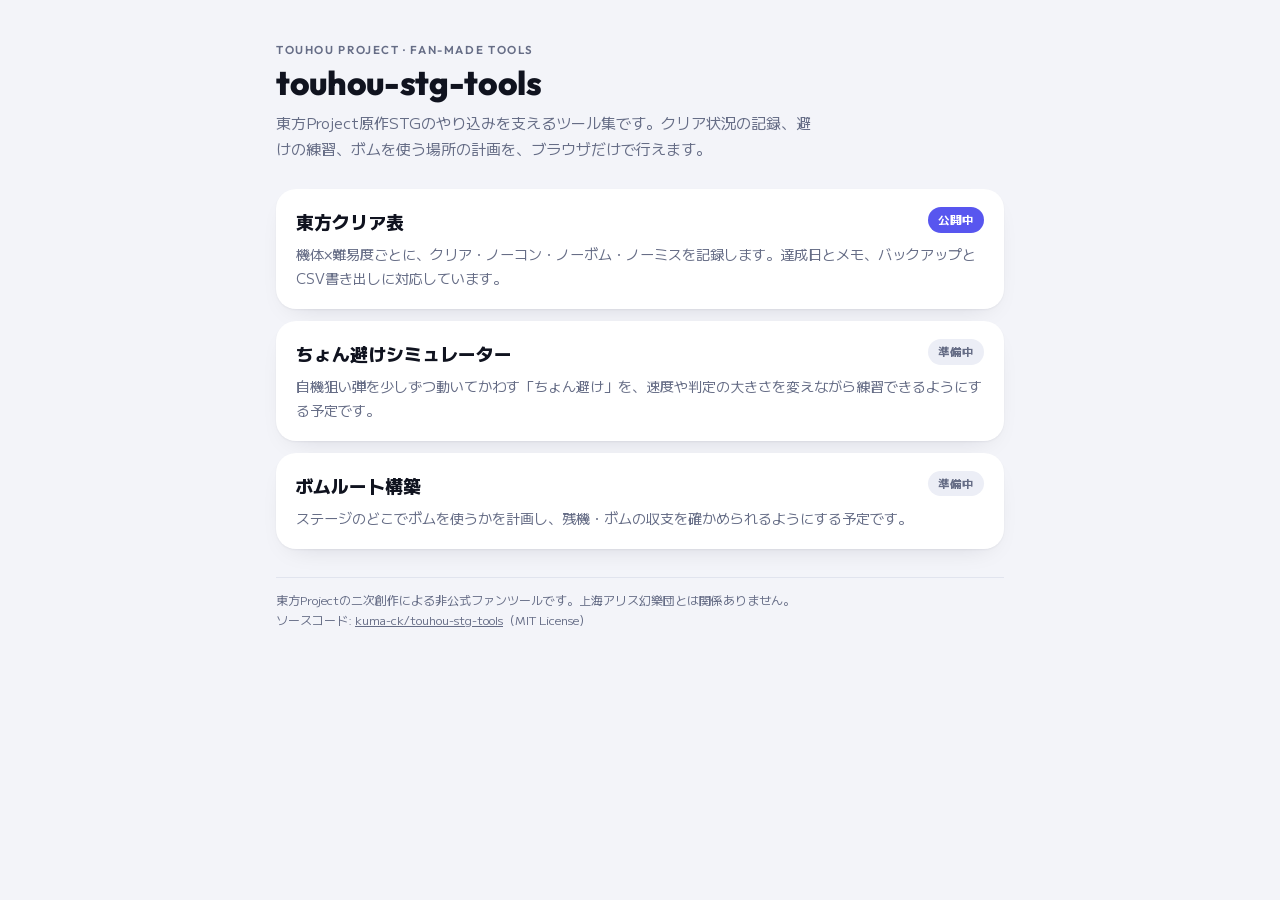
==== index.html @ 40ca22ed "初期構成: 東方クリア表と共通データ、メンテナンス用スクリプトを追加 - clear-tracker: 機体×難易度のクリア表。Claude のアーティファクト内では   Claude 側の DB、そ" ====
<!doctype html>
<html lang="ja">
<head>
<meta charset="utf-8">
<meta name="viewport" content="width=device-width,initial-scale=1,viewport-fit=cover">
<title>touhou-stg-tools</title>
<meta name="description" content="東方Project原作STGのやり込みを支える非公式ファンツール集。クリア表、ちょん避けシミュレーター、ボムルート構築。">
<link rel="preconnect" href="https://fonts.googleapis.com">
<link rel="preconnect" href="https://fonts.gstatic.com" crossorigin>
<link rel="stylesheet" href="https://fonts.googleapis.com/css2?family=M+PLUS+2:wght@400;500;700;800&family=Outfit:wght@500;600;700;800&display=swap">
<style>
/* Layout: single column — title block, then one card per tool (status chip shows whether it is usable yet) */
:root{
  --bg:#f3f4f9; --surface:#ffffff; --surface-2:#eceef6; --ink:#10131f; --muted:#666d86; --line:#e1e4ee; --accent:#5856ef;
  --shadow:0 1px 2px rgba(16,19,31,.05),0 10px 28px -16px rgba(16,19,31,.18);
  --f-ui:"M PLUS 2","Hiragino Sans","Yu Gothic UI","Meiryo",system-ui,sans-serif;
  --f-num:"Outfit","M PLUS 2",system-ui,sans-serif;
  padding-top:env(safe-area-inset-top,0px);padding-bottom:env(safe-area-inset-bottom,0px);
}
@media (prefers-color-scheme:dark){:root{
  --bg:#0a0b11; --surface:#13151e; --surface-2:#1c1f2c; --ink:#eceef7; --muted:#8b91a9; --line:#252a3a; --accent:#8a89ff;
  --shadow:0 1px 0 rgba(255,255,255,.03) inset,0 12px 32px -18px rgba(0,0,0,.7); color-scheme:dark}}
*{box-sizing:border-box}
body{margin:0;background:var(--bg);color:var(--ink);font-family:var(--f-ui);font-size:15px;line-height:1.7;-webkit-font-smoothing:antialiased}
.wrap{max-width:760px;margin:0 auto;padding-block:40px 64px;padding-left:max(16px,env(safe-area-inset-left,0px));padding-right:max(16px,env(safe-area-inset-right,0px));display:flex;flex-direction:column;gap:28px}
.eyebrow{font-family:var(--f-num);font-size:.72rem;font-weight:600;letter-spacing:.14em;text-transform:uppercase;color:var(--muted)}
h1{margin:4px 0 8px;font-family:var(--f-num);font-size:2.1rem;font-weight:800;letter-spacing:-.01em;line-height:1.15}
.lead{margin:0;color:var(--muted);max-width:36em}
.tools{display:grid;gap:12px}
.tool{display:grid;grid-template-columns:minmax(0,1fr) auto;gap:6px 16px;align-items:start;padding:18px 20px;border-radius:20px;background:var(--surface);box-shadow:var(--shadow);color:inherit;text-decoration:none}
a.tool:hover{outline:2px solid var(--accent);outline-offset:0}
a.tool:focus-visible{outline:2px solid var(--accent);outline-offset:2px}
.tool h2{margin:0;font-size:1.1rem;font-weight:800}
.tool p{margin:0;grid-column:1/-1;font-size:.88rem;color:var(--muted)}
.chip{font-family:var(--f-num);font-size:.72rem;font-weight:700;padding:3px 10px;border-radius:999px;background:var(--surface-2);color:var(--muted);white-space:nowrap}
.chip.live{background:var(--accent);color:#fff}
footer{font-size:.75rem;color:var(--muted);border-top:1px solid var(--line);padding-top:12px}
footer a{color:inherit}
</style>
</head>
<body>
<div class="wrap">
  <header>
    <div class="eyebrow">Touhou Project · Fan-made tools</div>
    <h1>touhou-stg-tools</h1>
    <p class="lead">東方Project原作STGのやり込みを支えるツール集です。クリア状況の記録、避けの練習、ボムを使う場所の計画を、ブラウザだけで行えます。</p>
  </header>
  <main class="tools">
    <a class="tool" href="clear-tracker/">
      <h2>東方クリア表</h2><span class="chip live">公開中</span>
      <p>機体×難易度ごとに、クリア・ノーコン・ノーボム・ノーミスを記録します。達成日とメモ、バックアップとCSV書き出しに対応しています。</p>
    </a>
    <div class="tool">
      <h2>ちょん避けシミュレーター</h2><span class="chip">準備中</span>
      <p>自機狙い弾を少しずつ動いてかわす「ちょん避け」を、速度や判定の大きさを変えながら練習できるようにする予定です。</p>
    </div>
    <div class="tool">
      <h2>ボムルート構築</h2><span class="chip">準備中</span>
      <p>ステージのどこでボムを使うかを計画し、残機・ボムの収支を確かめられるようにする予定です。</p>
    </div>
  </main>
  <footer>東方Projectの二次創作による非公式ファンツールです。上海アリス幻樂団とは関係ありません。<br>ソースコード: <a href="https://github.com/kuma-ck/touhou-stg-tools">kuma-ck/touhou-stg-tools</a>（MIT License）</footer>
</div>
</body>
</html>
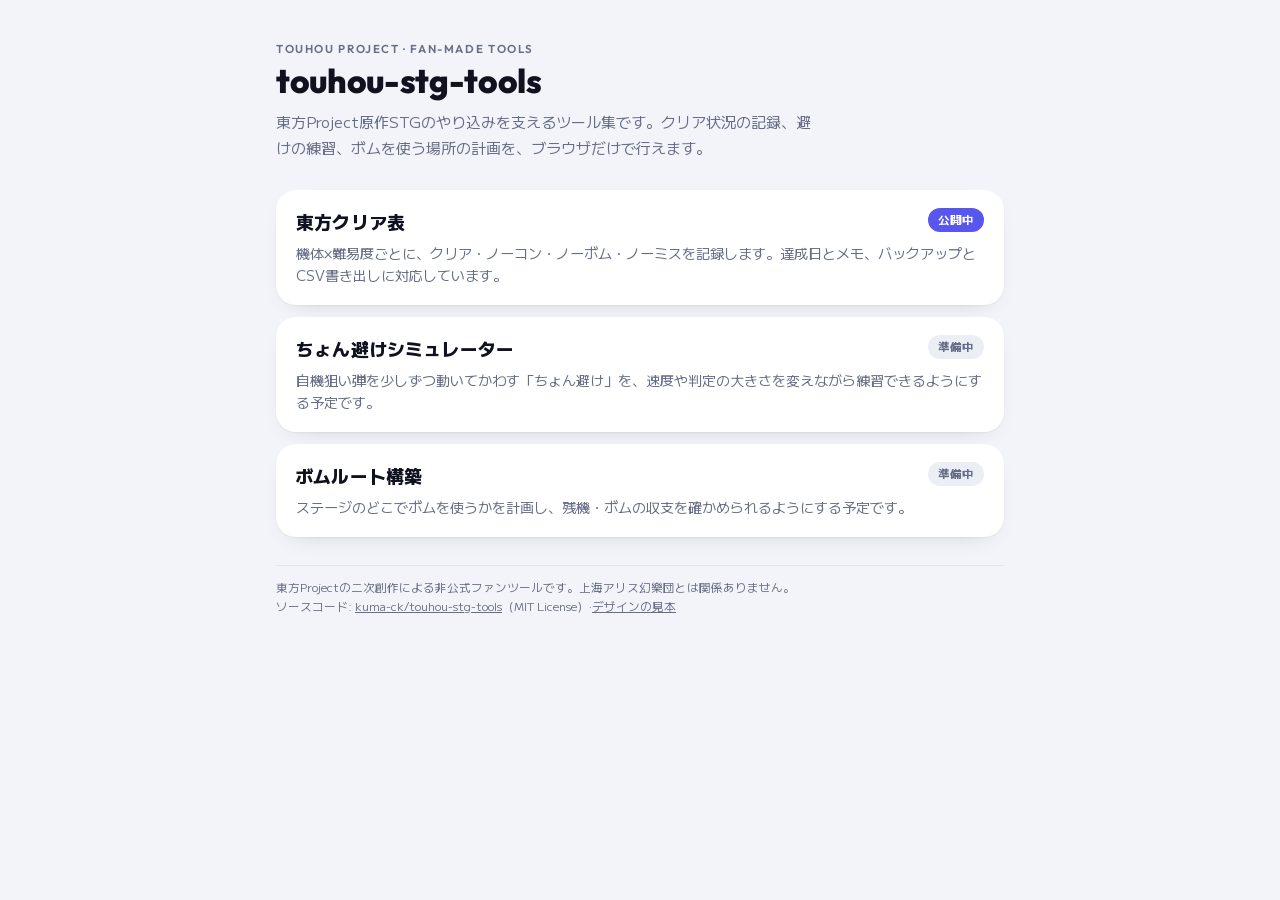
==== commit 0138fbf1: "デザインシステムを追加し、トップページとクリア表をそれに合わせる - design/ にデザイントークン（tokens.css）、共通部品（components.css）、   フォント読み込み（fo" ====
--- a/index.html
+++ b/index.html
@@ -5,37 +5,180 @@
 <meta name="viewport" content="width=device-width,initial-scale=1,viewport-fit=cover">
 <title>touhou-stg-tools</title>
 <meta name="description" content="東方Project原作STGのやり込みを支える非公式ファンツール集。クリア表、ちょん避けシミュレーター、ボムルート構築。">
+<!-- design:begin -->
 <link rel="preconnect" href="https://fonts.googleapis.com">
 <link rel="preconnect" href="https://fonts.gstatic.com" crossorigin>
 <link rel="stylesheet" href="https://fonts.googleapis.com/css2?family=M+PLUS+2:wght@400;500;700;800&family=Outfit:wght@500;600;700;800&display=swap">
+<style id="design">
+/* ==========================================================================
+   デザイントークン（全ツール共通の値）
+   ここが正。各ツールの HTML へは scripts/sync_data.py で埋め込む。
+   ライトの値を :root に書き、ダークの値は下の 2 つのブロックに同じものを書く
+   （OS の設定に従う場合と、明示的に data-theme="dark" を選んだ場合）。
+   ========================================================================== */
+:root{
+  /* 面と文字 */
+  --bg:#f3f4f9;          /* ページの地 */
+  --surface:#ffffff;     /* カードの面 */
+  --surface-2:#eceef6;   /* カードの中の一段沈んだ面（ボタン、入力欄、未記録のマス） */
+  --ink:#10131f;         /* 本文 */
+  --muted:#666d86;       /* 補足・ラベル */
+  --line:#e1e4ee;        /* 区切り線 */
+
+  /* アクセント（主ボタン、選択中、フォーカス枠） */
+  --accent:#5856ef;
+  --accent-ink:#ffffff;  /* アクセントの上に載せる文字 */
+
+  /* 状態（保存済み・処理中・エラー）。アクセントとは別に使う */
+  --ok:#1a9e6a; --warn:#d99512; --err:#d94444;
+
+  /* 達成段階: クリア < ノーコン < NB/NM < NMNB */
+  --t1:#dde1f1; --t1-fg:#38405f;   /* クリア */
+  --t2:#5856ef;                     /* ノーコン */
+  --t3:#cf3f9c;                     /* NB / NM */
+  --t4a:#f6b443; --t4b:#ee6a3a; --t4-fg:#2a1405;  /* NMNB（グラデーション） */
+  --on:#ffffff;                     /* t2・t3 の上の文字 */
+
+  /* 作品のテーマ色: hsl(var(--h) var(--sat) var(--lit))。--h は games.json の hue */
+  --sat:70%; --lit:54%;
+  --ring-track:#e5e7f1;  /* 進捗リングの未達部分 */
+
+  /* 影と幕 */
+  --shadow:0 1px 2px rgba(16,19,31,.05),0 10px 28px -16px rgba(16,19,31,.18);
+  --scrim:rgba(10,12,20,.42);
+
+  /* 書体: 和文と UI は M PLUS 2、数字と英字の見出しは Outfit */
+  --f-ui:"M PLUS 2","Hiragino Sans","Yu Gothic UI","Meiryo",system-ui,sans-serif;
+  --f-num:"Outfit","M PLUS 2",system-ui,sans-serif;
+
+  /* 文字サイズ（本文は 15px） */
+  --fs-xs:.72rem;   /* 注記、凡例、チップ */
+  --fs-sm:.8rem;    /* 補足文 */
+  --fs-md:.88rem;   /* ボタン、小さめの本文 */
+  --fs-lg:1.1rem;   /* カードの見出し */
+  --fs-xl:1.45rem;  /* 大きな数値 */
+  --fs-2xl:1.9rem;  /* ページの見出し */
+
+  /* 余白（4px 刻み） */
+  --sp-1:4px; --sp-2:8px; --sp-3:12px; --sp-4:16px; --sp-5:20px; --sp-6:28px; --sp-7:40px;
+
+  /* 角丸 */
+  --r-sm:10px;      /* 小さな部品の中の選択肢 */
+  --r-md:14px;      /* 入力欄、お知らせ */
+  --r-lg:20px;      /* カード */
+  --r-full:999px;   /* ボタン、チップ */
+
+  /* 動き */
+  --ease-out:cubic-bezier(.2,.8,.2,1);
+  --dur-fast:.15s;
+
+  /* ページ幅 */
+  --wrap-w:820px;
+}
+@media (prefers-color-scheme:dark){:root:not([data-theme="light"]){
+  --bg:#0a0b11; --surface:#13151e; --surface-2:#1c1f2c; --ink:#eceef7; --muted:#8b91a9; --line:#252a3a;
+  --accent:#8a89ff; --accent-ink:#0a0b11;
+  --ok:#36c48a; --warn:#f0b33a; --err:#f06464;
+  --t1:#2a2f46; --t1-fg:#d0d5ef; --t2:#6866ff; --t3:#de56b0; --t4a:#f7bd55; --t4b:#f07b46; --t4-fg:#2a1405; --on:#ffffff;
+  --sat:72%; --lit:62%; --ring-track:#232739;
+  --shadow:0 1px 0 rgba(255,255,255,.03) inset,0 12px 32px -18px rgba(0,0,0,.7);
+  --scrim:rgba(0,0,0,.6);
+  color-scheme:dark;
+}}
+:root[data-theme="dark"]{
+  --bg:#0a0b11; --surface:#13151e; --surface-2:#1c1f2c; --ink:#eceef7; --muted:#8b91a9; --line:#252a3a;
+  --accent:#8a89ff; --accent-ink:#0a0b11;
+  --ok:#36c48a; --warn:#f0b33a; --err:#f06464;
+  --t1:#2a2f46; --t1-fg:#d0d5ef; --t2:#6866ff; --t3:#de56b0; --t4a:#f7bd55; --t4b:#f07b46; --t4-fg:#2a1405; --on:#ffffff;
+  --sat:72%; --lit:62%; --ring-track:#232739;
+  --shadow:0 1px 0 rgba(255,255,255,.03) inset,0 12px 32px -18px rgba(0,0,0,.7);
+  --scrim:rgba(0,0,0,.6);
+  color-scheme:dark;
+}
+
+/* ==========================================================================
+   共通の部品（tokens.css の値だけを使う）
+   ツール固有の見た目は各ツールの <style> に書く。ここより後に書くので上書きできる。
+   ========================================================================== */
+
+/* 土台 */
+*{box-sizing:border-box}
+:root{padding-top:env(safe-area-inset-top,0px);padding-bottom:env(safe-area-inset-bottom,0px)}
+body{margin:0;background:var(--bg);color:var(--ink);font-family:var(--f-ui);font-size:15px;line-height:1.6;-webkit-tap-highlight-color:transparent;-webkit-font-smoothing:antialiased}
+.wrap{max-width:var(--wrap-w);margin:0 auto;padding-block:var(--sp-5) var(--sp-7);padding-left:max(16px,env(safe-area-inset-left,0px));padding-right:max(16px,env(safe-area-inset-right,0px));display:flex;flex-direction:column;gap:var(--sp-5)}
+h1,h2,h3{margin:0;text-wrap:balance}
+h1{font-size:var(--fs-2xl);font-weight:800;letter-spacing:-.01em;line-height:1.2}
+h2{font-size:1rem;font-weight:800;letter-spacing:.01em}
+.eyebrow{font-family:var(--f-num);font-size:var(--fs-xs);font-weight:600;letter-spacing:.14em;text-transform:uppercase;color:var(--muted)}
+.muted{color:var(--muted)}
+.num{font-family:var(--f-num);font-variant-numeric:tabular-nums}
+button{font:inherit;color:inherit;cursor:pointer;border:0;background:none}
+button:disabled{cursor:default;opacity:.55}
+:is(button,a,input,textarea,select):focus-visible{outline:2px solid var(--accent);outline-offset:2px}
+
+/* カード: 面を分けたいものだけに使う */
+.card{background:var(--surface);border-radius:var(--r-lg);box-shadow:var(--shadow)}
+
+/* ボタン */
+.btn{display:inline-flex;align-items:center;justify-content:center;gap:6px;min-height:40px;padding:var(--sp-2) var(--sp-4);border-radius:var(--r-full);background:var(--surface-2);font-weight:700;font-size:var(--fs-md);text-decoration:none;color:var(--ink)}
+.btn:hover:not(:disabled){filter:brightness(.97)}
+.btn.primary{background:var(--accent);color:var(--accent-ink)}
+.btn.danger{background:transparent;color:var(--err);padding-inline:6px}
+
+/* チップ: 短いラベル（公開中、達成段階など） */
+.chip{display:inline-block;font-family:var(--f-num);font-size:var(--fs-xs);font-weight:700;line-height:1.6;padding:3px 10px;border-radius:var(--r-full);background:var(--surface-2);color:var(--muted);white-space:nowrap}
+.chip.accent{background:var(--accent);color:var(--accent-ink)}
+
+/* 状態表示: data-k に ok / busy / err */
+.pill{display:inline-flex;align-items:center;gap:7px;padding:6px 12px;border-radius:var(--r-full);background:var(--surface);box-shadow:var(--shadow);font-size:.76rem;color:var(--muted);white-space:nowrap}
+.pill i{width:7px;height:7px;border-radius:50%;background:var(--muted)}
+.pill[data-k="ok"] i{background:var(--ok)}
+.pill[data-k="busy"] i{background:var(--warn)}
+.pill[data-k="err"] i{background:var(--err)}
+
+/* お知らせ */
+.notice{background:var(--surface-2);border-radius:var(--r-md);padding:10px 14px;font-size:.85rem}
+
+/* 入力欄 */
+.field{display:flex;flex-direction:column}
+.field input,.field textarea,.field select{font:inherit;font-size:16px;color:var(--ink);background:var(--surface-2);border:1px solid transparent;border-radius:var(--r-md);padding:10px 12px;width:100%}
+.field input:focus,.field textarea:focus,.field select:focus{border-color:var(--accent);outline:none}
+.field textarea{min-height:72px;resize:vertical}
+.lbl{font-size:.74rem;font-weight:700;color:var(--muted);letter-spacing:.04em;margin-bottom:6px}
+
+/* 切り替え（どれか 1 つを選ぶ）: button[role=radio][aria-checked] を並べる */
+.seg{display:grid;grid-auto-columns:minmax(0,1fr);grid-auto-flow:column;background:var(--surface-2);border-radius:var(--r-md);padding:var(--sp-1);gap:var(--sp-1)}
+.seg button{min-height:42px;border-radius:var(--r-sm);font-weight:700;font-size:.9rem;color:var(--muted)}
+.seg button[aria-checked="true"]{background:var(--surface);color:var(--ink);box-shadow:var(--shadow)}
+
+/* オン/オフ（いくつでも選べる）: button[aria-pressed] の中に .ck */
+.togs{display:flex;flex-wrap:wrap;gap:var(--sp-2)}
+.tog{display:inline-flex;align-items:center;gap:var(--sp-2);min-height:42px;padding:8px 14px 8px 10px;border-radius:var(--r-full);background:var(--surface-2);font-weight:700;font-size:var(--fs-md)}
+.tog .ck{width:20px;height:20px;border-radius:50%;border:2px solid var(--line);display:grid;place-items:center;flex:none}
+.tog .ck svg{width:12px;height:12px;opacity:0}
+.tog[aria-pressed="true"] .ck{border-color:transparent;background:var(--accent);color:var(--accent-ink)}
+.tog[aria-pressed="true"] .ck svg{opacity:1}
+
+/* 進捗リング: --p に 0〜100、--c に色、--sz に大きさ、--th に太さ */
+.ring{--p:0;--c:var(--accent);flex:none;width:var(--sz,56px);height:var(--sz,56px);border-radius:50%;display:grid;place-items:center;background:conic-gradient(var(--c) calc(var(--p)*1%),var(--ring-track) 0)}
+.ring>span{width:calc(100% - var(--th,8px));height:calc(100% - var(--th,8px));border-radius:50%;background:var(--surface);display:grid;place-items:center;font-family:var(--f-num);font-weight:700;line-height:1}
+
+/* ページ末尾の注記（二次創作の表記を必ず入れる） */
+.foot{font-size:var(--fs-xs);color:var(--muted);line-height:1.7;padding-top:var(--sp-3);border-top:1px solid var(--line)}
+.foot a{color:inherit}
+</style>
+<!-- design:end -->
 <style>
 /* Layout: single column — title block, then one card per tool (status chip shows whether it is usable yet) */
-:root{
-  --bg:#f3f4f9; --surface:#ffffff; --surface-2:#eceef6; --ink:#10131f; --muted:#666d86; --line:#e1e4ee; --accent:#5856ef;
-  --shadow:0 1px 2px rgba(16,19,31,.05),0 10px 28px -16px rgba(16,19,31,.18);
-  --f-ui:"M PLUS 2","Hiragino Sans","Yu Gothic UI","Meiryo",system-ui,sans-serif;
-  --f-num:"Outfit","M PLUS 2",system-ui,sans-serif;
-  padding-top:env(safe-area-inset-top,0px);padding-bottom:env(safe-area-inset-bottom,0px);
-}
-@media (prefers-color-scheme:dark){:root{
-  --bg:#0a0b11; --surface:#13151e; --surface-2:#1c1f2c; --ink:#eceef7; --muted:#8b91a9; --line:#252a3a; --accent:#8a89ff;
-  --shadow:0 1px 0 rgba(255,255,255,.03) inset,0 12px 32px -18px rgba(0,0,0,.7); color-scheme:dark}}
-*{box-sizing:border-box}
-body{margin:0;background:var(--bg);color:var(--ink);font-family:var(--f-ui);font-size:15px;line-height:1.7;-webkit-font-smoothing:antialiased}
-.wrap{max-width:760px;margin:0 auto;padding-block:40px 64px;padding-left:max(16px,env(safe-area-inset-left,0px));padding-right:max(16px,env(safe-area-inset-right,0px));display:flex;flex-direction:column;gap:28px}
-.eyebrow{font-family:var(--f-num);font-size:.72rem;font-weight:600;letter-spacing:.14em;text-transform:uppercase;color:var(--muted)}
-h1{margin:4px 0 8px;font-family:var(--f-num);font-size:2.1rem;font-weight:800;letter-spacing:-.01em;line-height:1.15}
-.lead{margin:0;color:var(--muted);max-width:36em}
-.tools{display:grid;gap:12px}
-.tool{display:grid;grid-template-columns:minmax(0,1fr) auto;gap:6px 16px;align-items:start;padding:18px 20px;border-radius:20px;background:var(--surface);box-shadow:var(--shadow);color:inherit;text-decoration:none}
+/* 共通のトークンと部品は上の design 区間（design/*.css）。ここにはトップページ固有のものだけを書く */
+.wrap{--wrap-w:760px;padding-block:var(--sp-7) 64px;gap:var(--sp-6)}
+h1{margin:var(--sp-1) 0 var(--sp-2);font-family:var(--f-num);font-size:2.1rem;line-height:1.15}
+.lead{margin:0;color:var(--muted);line-height:1.75;max-width:36em}
+.tools{display:grid;gap:var(--sp-3)}
+.tool{display:grid;grid-template-columns:minmax(0,1fr) auto;gap:6px var(--sp-4);align-items:start;padding:18px var(--sp-5);color:inherit;text-decoration:none}
 a.tool:hover{outline:2px solid var(--accent);outline-offset:0}
-a.tool:focus-visible{outline:2px solid var(--accent);outline-offset:2px}
-.tool h2{margin:0;font-size:1.1rem;font-weight:800}
-.tool p{margin:0;grid-column:1/-1;font-size:.88rem;color:var(--muted)}
-.chip{font-family:var(--f-num);font-size:.72rem;font-weight:700;padding:3px 10px;border-radius:999px;background:var(--surface-2);color:var(--muted);white-space:nowrap}
-.chip.live{background:var(--accent);color:#fff}
-footer{font-size:.75rem;color:var(--muted);border-top:1px solid var(--line);padding-top:12px}
-footer a{color:inherit}
+.tool h2{font-size:var(--fs-lg)}
+.tool p{margin:0;grid-column:1/-1;font-size:var(--fs-md);color:var(--muted)}
 </style>
 </head>
 <body>
@@ -46,20 +189,20 @@
     <p class="lead">東方Project原作STGのやり込みを支えるツール集です。クリア状況の記録、避けの練習、ボムを使う場所の計画を、ブラウザだけで行えます。</p>
   </header>
   <main class="tools">
-    <a class="tool" href="clear-tracker/">
-      <h2>東方クリア表</h2><span class="chip live">公開中</span>
+    <a class="card tool" href="clear-tracker/">
+      <h2>東方クリア表</h2><span class="chip accent">公開中</span>
       <p>機体×難易度ごとに、クリア・ノーコン・ノーボム・ノーミスを記録します。達成日とメモ、バックアップとCSV書き出しに対応しています。</p>
     </a>
-    <div class="tool">
+    <div class="card tool">
       <h2>ちょん避けシミュレーター</h2><span class="chip">準備中</span>
       <p>自機狙い弾を少しずつ動いてかわす「ちょん避け」を、速度や判定の大きさを変えながら練習できるようにする予定です。</p>
     </div>
-    <div class="tool">
+    <div class="card tool">
       <h2>ボムルート構築</h2><span class="chip">準備中</span>
       <p>ステージのどこでボムを使うかを計画し、残機・ボムの収支を確かめられるようにする予定です。</p>
     </div>
   </main>
-  <footer>東方Projectの二次創作による非公式ファンツールです。上海アリス幻樂団とは関係ありません。<br>ソースコード: <a href="https://github.com/kuma-ck/touhou-stg-tools">kuma-ck/touhou-stg-tools</a>（MIT License）</footer>
+  <footer class="foot">東方Projectの二次創作による非公式ファンツールです。上海アリス幻樂団とは関係ありません。<br>ソースコード: <a href="https://github.com/kuma-ck/touhou-stg-tools">kuma-ck/touhou-stg-tools</a>（MIT License）· <a href="design/">デザインの見本</a></footer>
 </div>
 </body>
 </html>
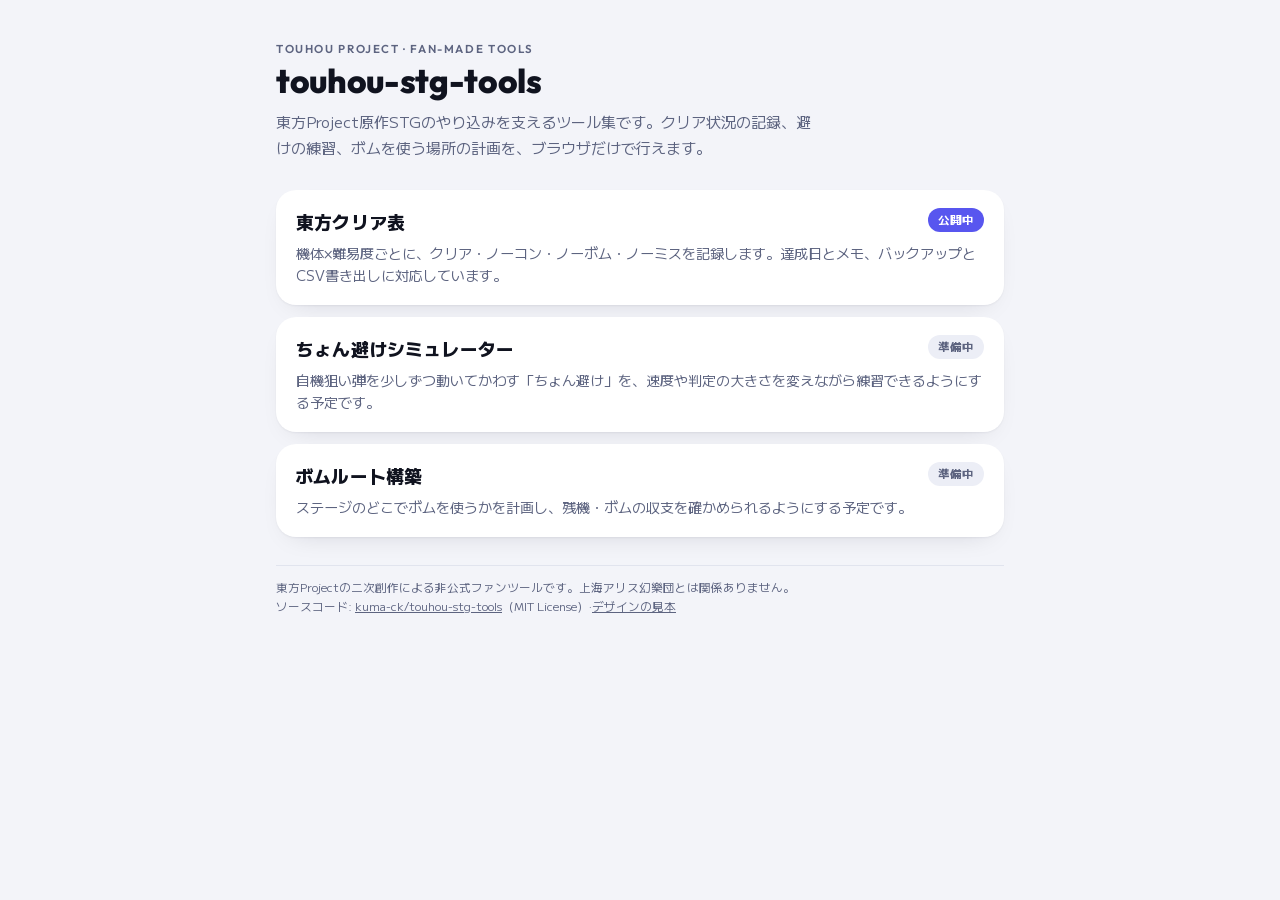
==== commit b1b60e81: "配色を見直す: 作品のテーマ色を OKLCH にし、読みにくい色を直す コントラスト比（WCAG）と色覚シミュレーションで評価した結果に基づく。  - 作品のテーマ色を hsl(--sat, --li" ====
--- a/index.html
+++ b/index.html
@@ -13,8 +13,8 @@
 /* ==========================================================================
    デザイントークン（全ツール共通の値）
    ここが正。各ツールの HTML へは scripts/sync_data.py で埋め込む。
-   ライトの値を :root に書き、ダークの値は下の 2 つのブロックに同じものを書く
-   （OS の設定に従う場合と、明示的に data-theme="dark" を選んだ場合）。
+   ライトの値を :root に、ダークの値を @media のブロックに書く。
+   明示的に data-theme="dark" を選んだとき用の同じブロックは sync_data.py が作る。
    ========================================================================== */
 :root{
   /* 面と文字 */
@@ -22,7 +22,7 @@
   --surface:#ffffff;     /* カードの面 */
   --surface-2:#eceef6;   /* カードの中の一段沈んだ面（ボタン、入力欄、未記録のマス） */
   --ink:#10131f;         /* 本文 */
-  --muted:#666d86;       /* 補足・ラベル */
+  --muted:#5d6480;       /* 補足・ラベル */
   --line:#e1e4ee;        /* 区切り線 */
 
   /* アクセント（主ボタン、選択中、フォーカス枠） */
@@ -30,17 +30,19 @@
   --accent-ink:#ffffff;  /* アクセントの上に載せる文字 */
 
   /* 状態（保存済み・処理中・エラー）。アクセントとは別に使う */
-  --ok:#1a9e6a; --warn:#d99512; --err:#d94444;
+  --ok:#1a9e6a; --warn:#b07800; --err:#c73838;
 
   /* 達成段階: クリア < ノーコン < NB/NM < NMNB */
-  --t1:#dde1f1; --t1-fg:#38405f;   /* クリア */
+  --t1:#dde1f1; --t1-fg:#38405f;   /* クリア（マス） */
+  --t1-bar:#8f98cd;                 /* クリア（棒グラフと、その凡例。マスの色だと背景に溶けるため一段濃い） */
   --t2:#5856ef;                     /* ノーコン */
-  --t3:#cf3f9c;                     /* NB / NM */
+  --t3:#c2338f; --t3-fg:#ffffff;   /* NB / NM（ダークでは明るいピンクに濃い文字） */
   --t4a:#f6b443; --t4b:#ee6a3a; --t4-fg:#2a1405;  /* NMNB（グラデーション） */
-  --on:#ffffff;                     /* t2・t3 の上の文字 */
-
-  /* 作品のテーマ色: hsl(var(--h) var(--sat) var(--lit))。--h は games.json の hue */
-  --sat:70%; --lit:54%;
+  --on:#ffffff;                     /* t2 の上の文字 */
+
+  /* 作品のテーマ色: oklch(var(--theme-l) var(--theme-c) var(--h))。--h は games.json の hue。
+     OKLCH は人の目の明るさに合わせた表し方なので、色相が違っても文字の読みやすさがそろう */
+  --theme-l:.52; --theme-c:.14;   /* 明るさ・鮮やかさ（白いカードの上でコントラスト比 4.8 以上） */
   --ring-track:#e5e7f1;  /* 進捗リングの未達部分 */
 
   /* 影と幕 */
@@ -79,18 +81,19 @@
   --bg:#0a0b11; --surface:#13151e; --surface-2:#1c1f2c; --ink:#eceef7; --muted:#8b91a9; --line:#252a3a;
   --accent:#8a89ff; --accent-ink:#0a0b11;
   --ok:#36c48a; --warn:#f0b33a; --err:#f06464;
-  --t1:#2a2f46; --t1-fg:#d0d5ef; --t2:#6866ff; --t3:#de56b0; --t4a:#f7bd55; --t4b:#f07b46; --t4-fg:#2a1405; --on:#ffffff;
-  --sat:72%; --lit:62%; --ring-track:#232739;
+  --t1:#2a2f46; --t1-fg:#d0d5ef; --t1-bar:#4b5480; --t2:#5654e6; --t3:#e266b8; --t3-fg:#22061a; --t4a:#f7bd55; --t4b:#f07b46; --t4-fg:#2a1405; --on:#ffffff;
+  --theme-l:.72; --theme-c:.13; --ring-track:#232739;
   --shadow:0 1px 0 rgba(255,255,255,.03) inset,0 12px 32px -18px rgba(0,0,0,.7);
   --scrim:rgba(0,0,0,.6);
   color-scheme:dark;
 }}
+
 :root[data-theme="dark"]{
   --bg:#0a0b11; --surface:#13151e; --surface-2:#1c1f2c; --ink:#eceef7; --muted:#8b91a9; --line:#252a3a;
   --accent:#8a89ff; --accent-ink:#0a0b11;
   --ok:#36c48a; --warn:#f0b33a; --err:#f06464;
-  --t1:#2a2f46; --t1-fg:#d0d5ef; --t2:#6866ff; --t3:#de56b0; --t4a:#f7bd55; --t4b:#f07b46; --t4-fg:#2a1405; --on:#ffffff;
-  --sat:72%; --lit:62%; --ring-track:#232739;
+  --t1:#2a2f46; --t1-fg:#d0d5ef; --t1-bar:#4b5480; --t2:#5654e6; --t3:#e266b8; --t3-fg:#22061a; --t4a:#f7bd55; --t4b:#f07b46; --t4-fg:#2a1405; --on:#ffffff;
+  --theme-l:.72; --theme-c:.13; --ring-track:#232739;
   --shadow:0 1px 0 rgba(255,255,255,.03) inset,0 12px 32px -18px rgba(0,0,0,.7);
   --scrim:rgba(0,0,0,.6);
   color-scheme:dark;
